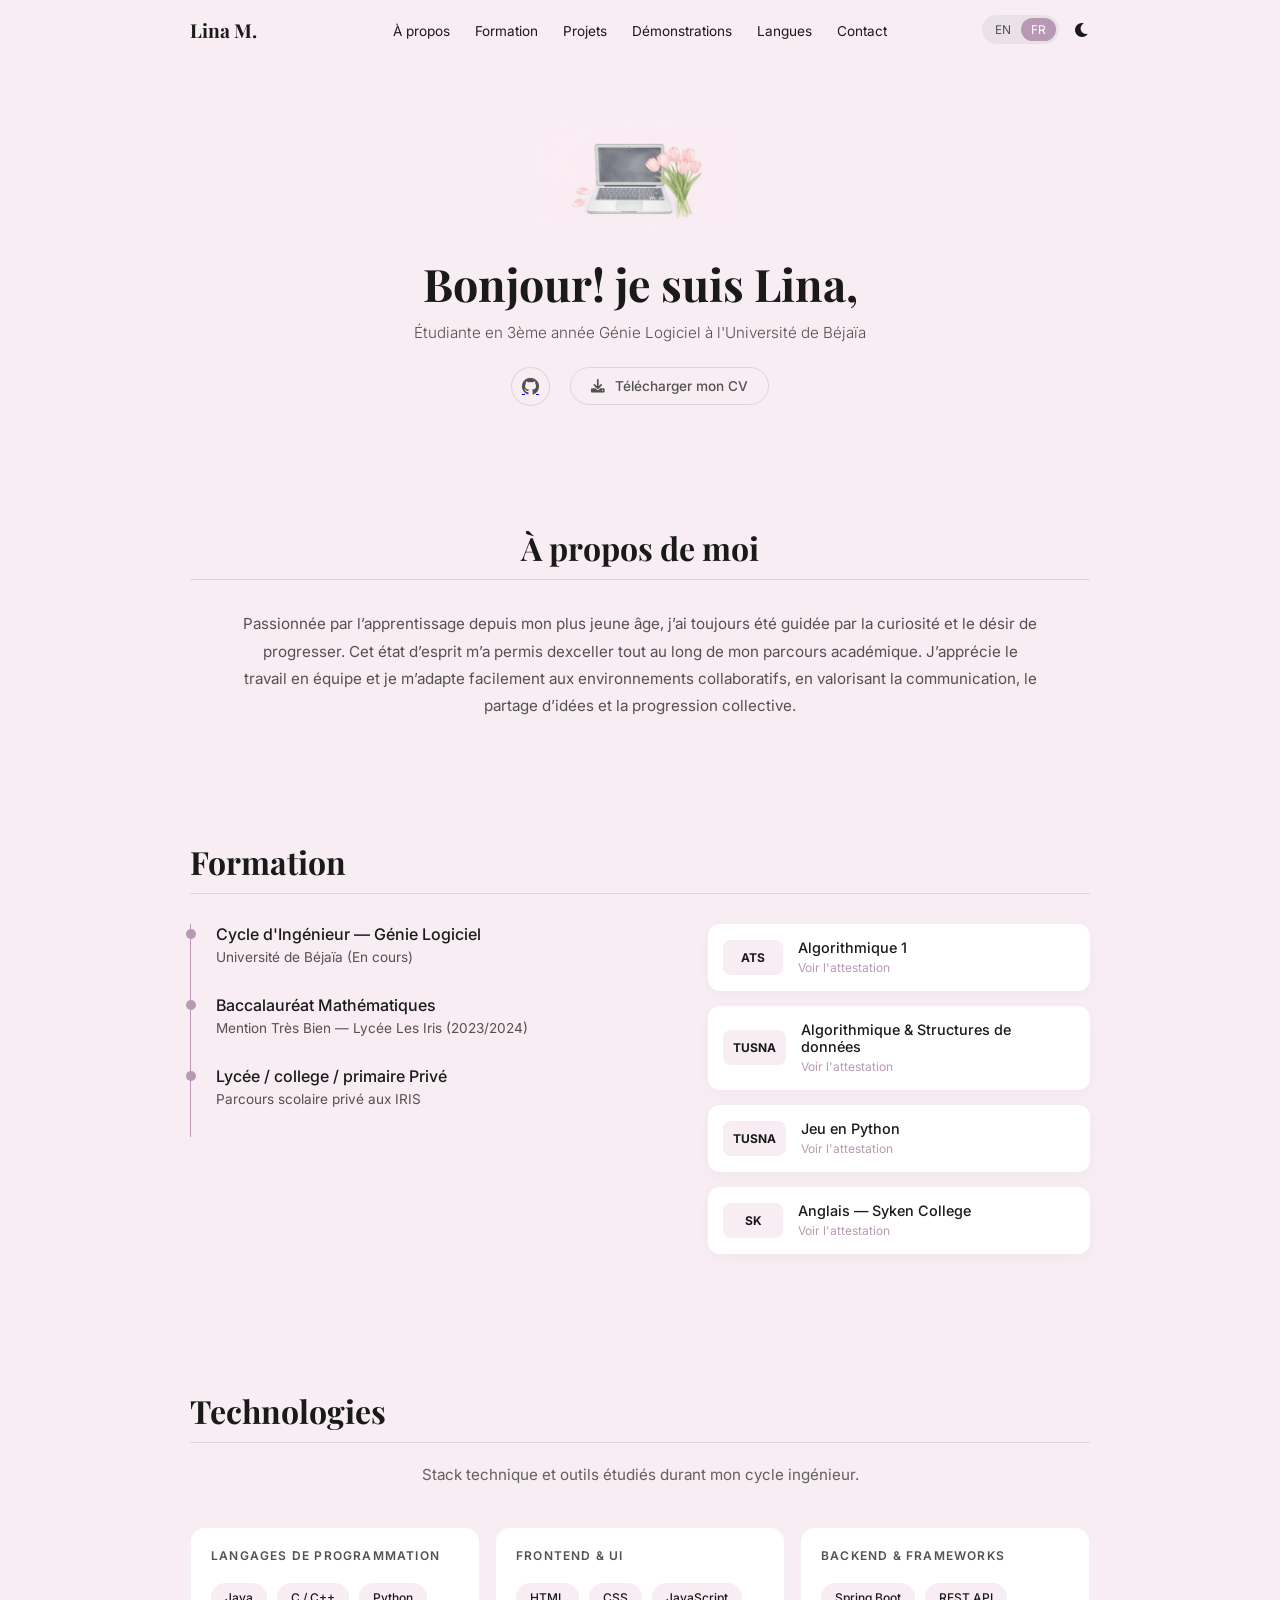
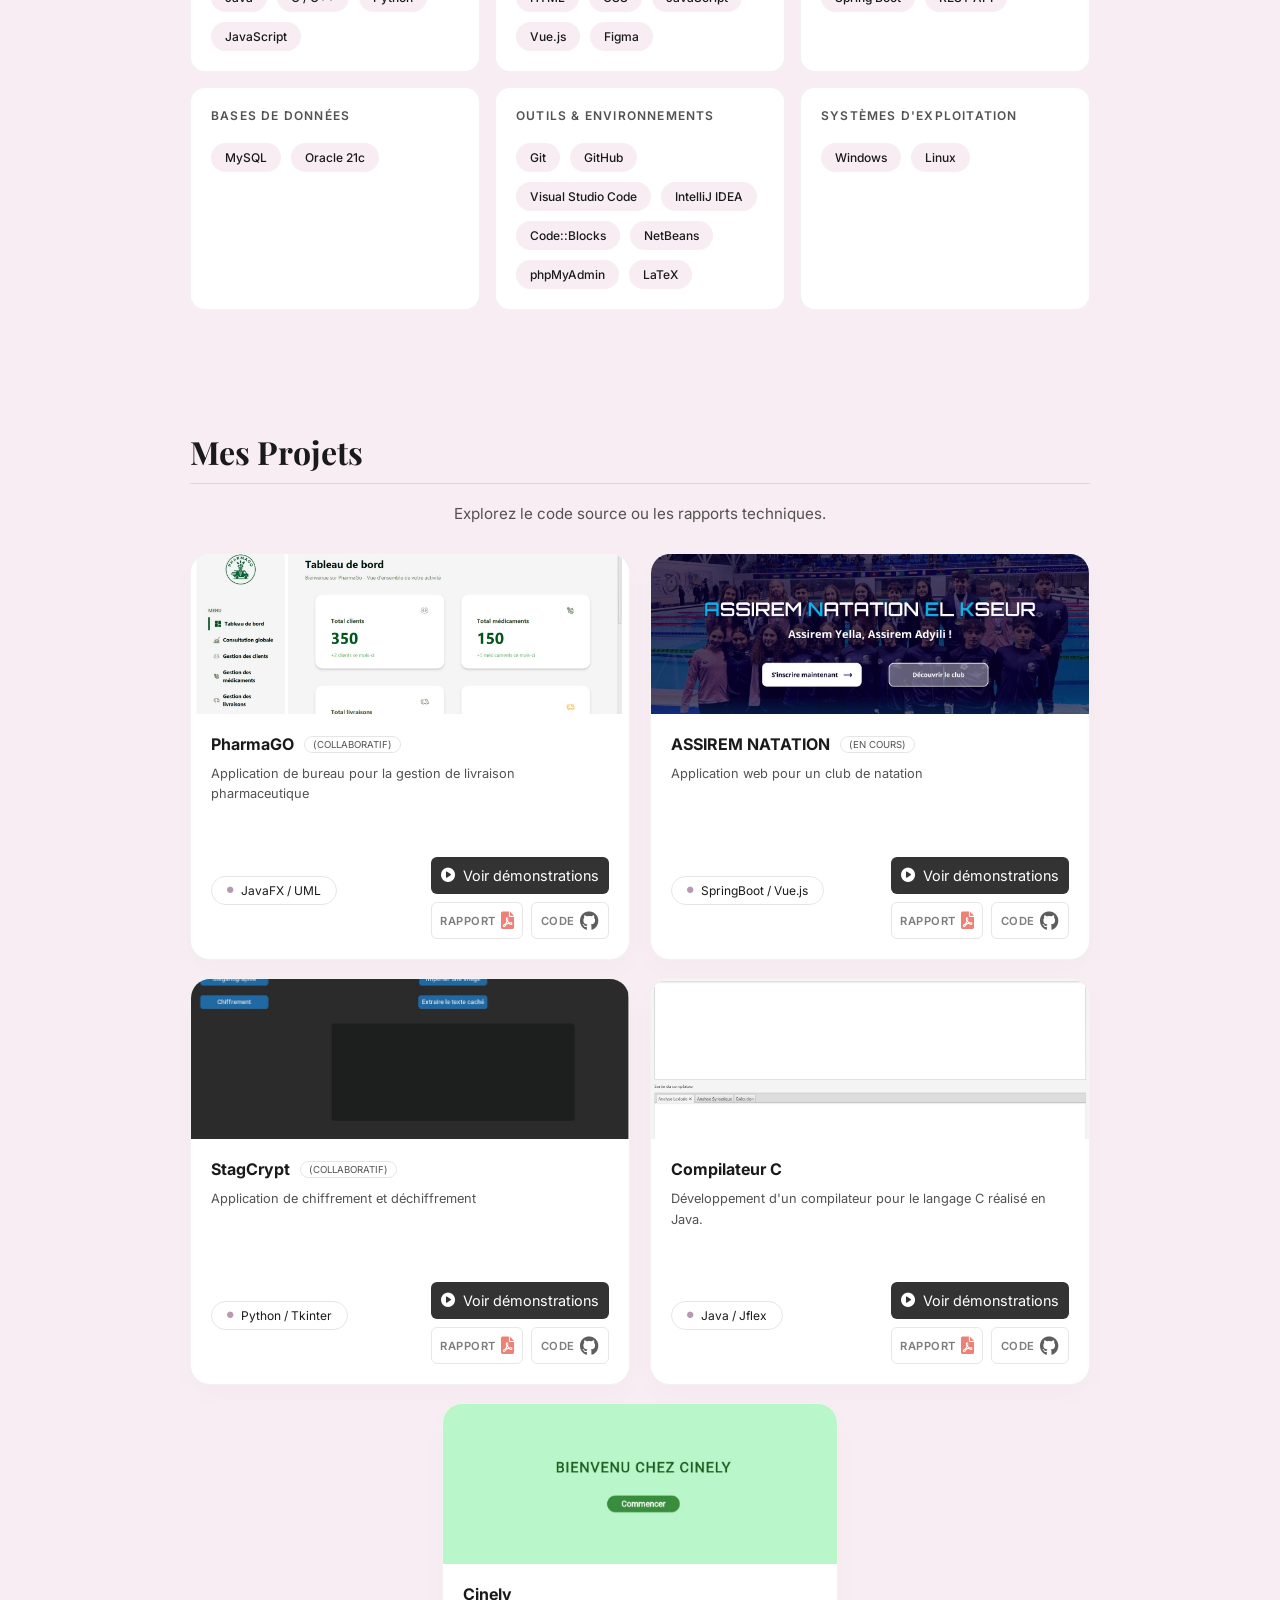
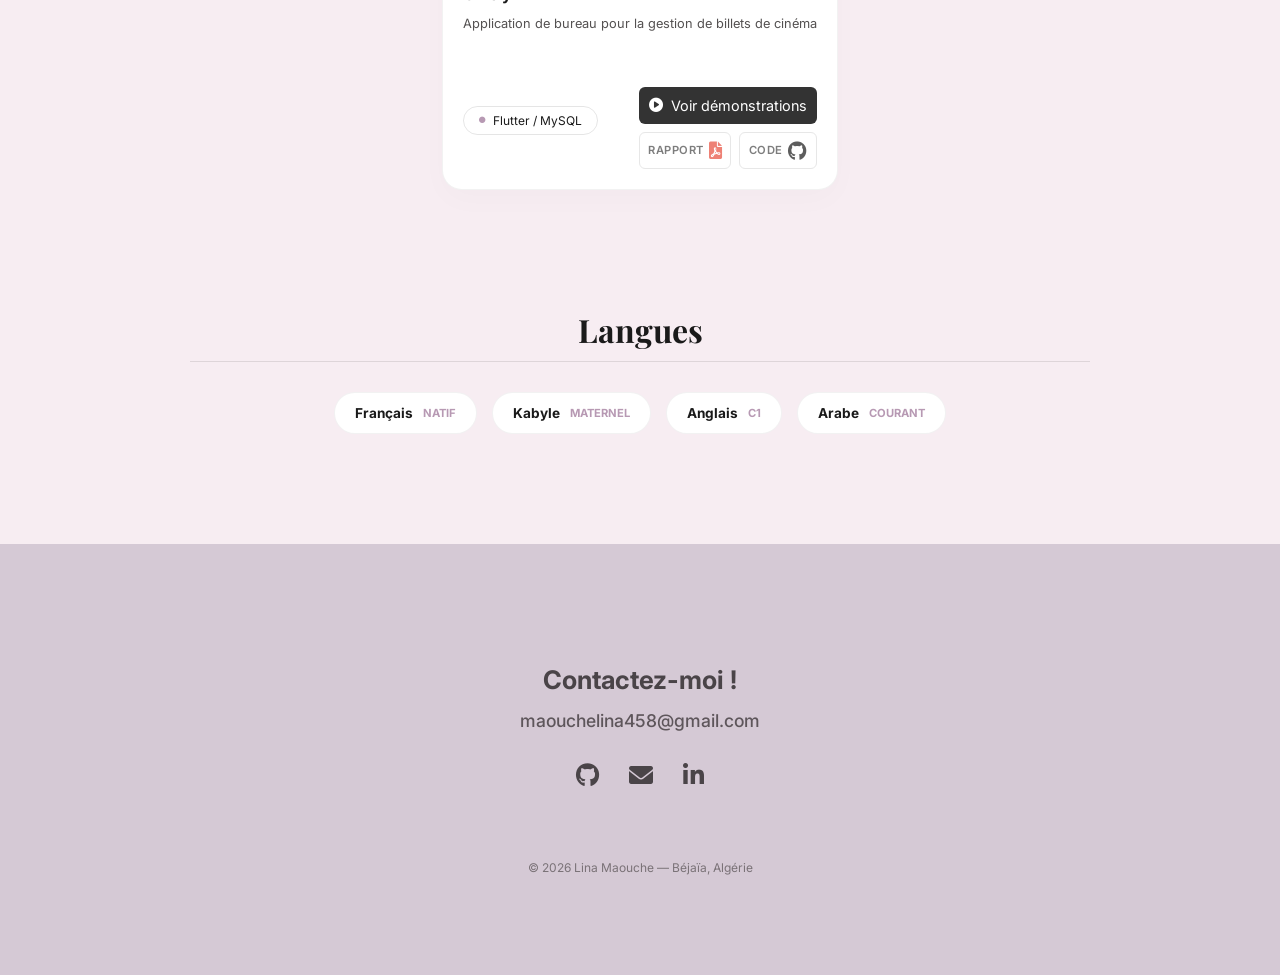
==== index.html @ 4b4d5277 "Modification du footer + navgation" ====
<!DOCTYPE html>
<html lang="fr">
<head>
    <meta charset="UTF-8">
    <meta name="viewport" content="width=device-width, initial-scale=1.0">
    <title>Lina M. — Portfolio</title>
    <link rel="stylesheet" href="style.css">
    <link rel="stylesheet" href="https://cdnjs.cloudflare.com/ajax/libs/font-awesome/6.0.0/css/all.min.css">
    <link href="https://fonts.googleapis.com/css2?family=Playfair+Display:wght@700&family=Inter:wght@300;400;500&display=swap" rel="stylesheet">
    <script src="script.js" defer></script>
</head>
<body>

    <nav>
        <div class="logo">Lina M.</div>
        <ul class="nav-links">
            <li><a href="#about" data-key="nav-about">À propos</a></li>
            <li><a href="#formation" data-key="nav-edu">Parcours & Formations</a></li>
            <li><a href="#projets" data-key="nav-projects">Projets</a></li>
            <li><a href="demo-en-attente.html" data-key="nav-demos">Démonstrations</a></li>
            
            <li><a href="#langues" data-key="nav-languages">Langues</a></li>
            <li><a href="#contact">Contact</a></li>
        </ul>
        <div class="nav-right">
            <div class="lang-switch">
                <span class="lang-btn" id="btn-en">EN</span>
                <span class="lang-btn active" id="btn-fr">FR</span>
            </div>
            <i class="fa-solid fa-moon theme-toggle" id="theme-toggle"></i>
        </div>
    </nav>

    <header class="hero">
        <div class="hero-img">
            <img src="images/tulipesPC.png" alt="Illustration" class="img-light">
            <img src="images/tulipesdark.png" alt="Illustration" class="img-dark">
        </div>
        <h1 data-key="hero-title"> Bonjour, Je suis Lina </h1>
        <p class="subtitle" data-key="hero-sub">Étudiante en 3ème année Génie Logiciel à l'Université de Béjaïa</p>
        <div class="social-icons-hero">
           <a href="https://github.com/linaMCH" target="_blank" class="github-icon-link" title="Github">
            <i class="fa-brands fa-github"></i>
        </a>
        
        <a href="documents/CV - Lina Maouche.pdf" download class="cv-download-btn" target="_blank">
            <i class="fa-solid fa-download"></i>
            <span data-key="download-cv">Télécharger mon CV</span>
        </a>
        </div>
    </header>

    <section id="about" class="container about-section">
    <h2 class="section-title centered" data-key="title-about">À propos de moi</h2>
    <div class="about-text-container">
        <p data-key="desc-about">
           Étudiante en 3ème année en génie logiciel, je m'intéresse particulièrement au développement d'applications et à la conception de systèmes logiciels robustes.

           J’ai travaillé sur plusieurs projets académiques en Java, Spring Boot et Python, où j’ai développé des compétences en conception UML, développement backend et travail en équipe.

        Curieuse et motivée, je cherche à approfondir mes compétences et à contribuer à des projets concrets.
        </p>
    </div>
</section>


    <section id="formation" class="container">
    <h2 class="section-title" data-key="title-edu">Parcours & Formations</h2>
    <div class="formation-grid">
        <div class="timeline">
            <div class="timeline-item">
                <div class="dot"></div>
                <h3 data-key="edu-ing">Cycle d'Ingénieur — Génie Logiciel</h3>
                <p data-key="edu-fac">Université de Béjaïa (En cours)</p>
            </div>
            <div class="timeline-item">
                <div class="dot"></div>
                <h3 data-key="edu-bac">Baccalauréat Mathématiques</h3>
                <p data-key="edu-lycee">Mention Très Bien — Lycée Les Iris (2023/2024)</p>
            </div>
            <div class="timeline-item">
                <div class="dot"></div>
                <h3 data-key="edu-AS">Parcours scolaire privé</h3>
                <p data-key="edu-etudes">"LES IRIS" Programme français et algérien</p>
            </div>
        </div>

        <div class="certs-list">
            <div class="cert-card">
                <span class="cert-icon">ATS</span>
                <div class="cert-info">
                    <h4 data-key="cert-algo1">Algorithmique 1</h4>
                    <a href="images/cert-algo1.jpeg" target="_blank" data-key="view-cert">Voir l'attestation <i class="fa-solid fa-arrow-up-right-from-square"></i></a>
                </div>
            </div>
            
            <div class="cert-card">
                <span class="cert-icon">TUSNA</span>
                <div class="cert-info">
                    <h4 data-key="cert-algo2">Algorithmique & Structures de données</h4>
                    <a href="images/cert-algo2.jpeg" target="_blank" data-key="view-cert">Voir l'attestation <i class="fa-solid fa-arrow-up-right-from-square"></i></a>
                </div>
            </div>
             <div class="cert-card">
                <span class="cert-icon">TUSNA</span>
                <div class="cert-info">
                    <h4 data-key="cert-pyth">Python Dev Game</h4>
                    <a href="images/cert-python.jpeg" target="_blank" data-key="view-cert">Voir l'attestation <i class="fa-solid fa-arrow-up-right-from-square"></i></a>
                </div>
            </div>
            <div class="cert-card">
                <span class="cert-icon">SK</span>
                <div class="cert-info">
                    <h4 data-key="cert-eng">Anglais — Syken College</h4>
                    <a href="images/cert-SK.jpeg" target="_blank" data-key="view-cert">Voir l'attestation <i class="fa-solid fa-arrow-up-right-from-square"></i></a>
                </div>
            </div>
        </div>
    </div>
</section>
<section id="technologies" class="container">
    <h2 class="section-title">Technologies</h2>
    <p class="skills-subtitle" data-key="skills-subtitle">
        Stack technique et outils étudiés durant mon cycle ingénieur pour concevoir des solutions robustes.
    </p>

    <div class="tech-grid">

        <!-- Langages -->
        <div class="tech-card">
            <h4>Langages de programmation</h4>
            <div class="tags-container">
                <span class="tag">Java</span>
                <span class="tag">C / C++</span>
                <span class="tag">Python</span>
                <span class="tag">JavaScript</span>
            </div>
        </div>

        <!-- Frontend -->
        <div class="tech-card">
            <h4>Frontend & UI</h4>
            <div class="tags-container">
                <span class="tag">HTML</span>
                <span class="tag">CSS</span>
                <span class="tag">JavaScript</span>
                <span class="tag">Vue.js</span>
                <span class="tag">Figma</span>
            </div>
        </div>

        <!-- Backend -->
        <div class="tech-card">
            <h4>Backend & Frameworks</h4>
            <div class="tags-container">
                <span class="tag">Spring Boot</span>
                <span class="tag">REST API</span>
            </div>
        </div>

        <!-- Bases de données -->
        <div class="tech-card">
            <h4>Bases de données</h4>
            <div class="tags-container">
                <span class="tag">MySQL</span>
                <span class="tag">Oracle 21c</span>
            </div>
        </div>

        <!-- Outils -->
        <div class="tech-card">
            <h4>Outils & Environnements</h4>
            <div class="tags-container">
                <span class="tag">Git</span>
                <span class="tag">GitHub</span>
                <span class="tag">Visual Studio Code</span>
                <span class="tag">IntelliJ IDEA</span>
                <span class="tag">Code::Blocks</span>
                <span class="tag">NetBeans</span>
                <span class="tag">phpMyAdmin</span>
                <span class="tag">LaTeX</span>
            </div>
        </div>

        <!-- Systèmes -->
        <div class="tech-card">
            <h4>Systèmes d'exploitation</h4>
            <div class="tags-container">
                <span class="tag">Windows</span>
                <span class="tag">Linux</span>
            </div>
        </div>

    </div>
</section>

<section id="projets" class="container">
    <h2 class="section-title" data-key="title-projects">Mes Projets</h2>
    <p class="section-subtitle" data-key="projects-subtitle">
        Explorez mes réalisations à travers des démonstrations vidéo, les rapports techniques ou le code source.
    </p>

    <div class="projects-grid">
        
        <div class="project-card">
            <div class="project-img">
                <img src="images/PHARMAGO.jpeg" alt="Pharmago">
            </div>
            <div class="project-content">
                <h3>PharmaGO <span class="badge" data-key="collab">COLLABORATIF</span></h3>
                <p data-key="desc-pharma">Application de bureau pour la gestion de livraison pharmaceutique.</p>
                
                <div class="project-footer">
                    <span class="tech-tag"><i class="fa-solid fa-circle"></i> JavaFX / UML</span>
                    
                    <div class="project-links">
                        <a href="demo-en-attente.html" class="btn-demo-main">
                            <i class="fa-solid fa-play-circle"></i> <span data-key="view-demo">Voir démonstration</span>
                        </a>
                        
                        <div class="sub-links">
                            <a href="rapports/Rapport_pharmago.pdf" target="_blank" class="repo-link">
                                <span class="repo-text" data-key="view-report">Rapport</span>
                                <i class="fa-solid fa-file-pdf"></i>
                            </a>
                            <a href="https://github.com/ImeneeSh/PharmaGo.git" target="_blank" class="repo-link">
                                <span class="repo-text" data-key="view-code">Code</span>
                                <i class="fa-brands fa-github"></i>
                            </a>
                        </div>
                    </div>
                </div>
            </div>
        </div>

        <div class="project-card">
            <div class="project-img">
                <img src="images/ASSIREM.jpeg" alt="Assirem">
            </div>
            <div class="project-content">
                <h3>ASSIREM NATATION <span class="badge" data-key="ongoing">EN COURS</span></h3>
                <p data-key="desc-assirem">Application web pour un club de natation.</p>
                
                <div class="project-footer">
                    <span class="tech-tag"><i class="fa-solid fa-circle"></i> SpringBoot / Vue.js</span>
                    
                    <div class="project-links">
                        <a href="demo-en-attente.html" class="btn-demo-main">
                            <i class="fa-solid fa-play-circle"></i> <span data-key="view-demo">Voir démonstration</span>
                        </a>
                        <div class="sub-links">
                            <a href="rapports/assirem.pdf" target="_blank" class="repo-link">
                                <span class="repo-text" data-key="view-report">Rapport</span>
                                <i class="fa-solid fa-file-pdf"></i>
                            </a>
                            <a href="https://github.com/linaMCH/AssiremClubNatation.git" target="_blank" class="repo-link">
                                <span class="repo-text" data-key="view-code">Code</span>
                                <i class="fa-brands fa-github"></i>
                            </a>
                        </div>
                    </div>
                </div>
            </div>
        </div>

        <div class="project-card">
            <div class="project-img">
                <img src="images/STEGA.jpeg" alt="StagCrypt">
            </div>
            <div class="project-content">
                <h3>StagCrypt <span class="badge" data-key="collab">COLLABORATIF</span></h3>
                <p data-key="desc-crypt">Application de chiffrement et déchiffrement.</p>
                
                <div class="project-footer">
                    <span class="tech-tag"><i class="fa-solid fa-circle"></i> Python / Tkinter</span>
                    
                    <div class="project-links">
                        <a href="demo-en-attente.html" class="btn-demo-main">
                            <i class="fa-solid fa-play-circle"></i> <span data-key="view-demo">Voir démonstration</span>
                        </a>
                        <div class="sub-links">
                            <a href="attente.html" class="repo-link">
                                <span class="repo-text" data-key="view-report">Rapport</span>
                                <i class="fa-solid fa-file-pdf"></i>
                            </a>
                            <a href="https://github.com/ImeneeSh/StegaCrypt.git" target="_blank" class="repo-link">
                                <span class="repo-text" data-key="view-code">Code</span>
                                <i class="fa-brands fa-github"></i>
                            </a>
                        </div>
                    </div>
                </div>
            </div>
        </div>

        <div class="project-card">
            <div class="project-img">
                <img src="images/Compilateur.jpeg" alt="Compilateur C">
            </div>
            <div class="project-content">
                <h3>Compilateur C</h3>
                <p data-key="desc-compiler">Développement d'un compilateur pour le langage C réalisé en Java.</p>
                
                <div class="project-footer">
                    <span class="tech-tag"><i class="fa-solid fa-circle"></i> Java / Jflex</span>
                    
                    <div class="project-links">
                        <a href="demo-en-attente.html" class="btn-demo-main">
                            <i class="fa-solid fa-play-circle"></i> <span data-key="view-demo">Voir démonstration</span>
                        </a>
                        <div class="sub-links">
                            <a href="attente.html" class="repo-link">
                                <span class="repo-text" data-key="view-report">Rapport</span>
                                <i class="fa-solid fa-file-pdf"></i>
                            </a>
                            <a href="https://github.com/linaMCH/Compilateur-C.git" target="_blank" class="repo-link">
                                <span class="repo-text" data-key="view-code">Code</span>
                                <i class="fa-brands fa-github"></i>
                            </a>
                        </div>
                    </div>
                </div>
            </div>
        </div>

        <div class="project-card">
            <div class="project-img">
                <img src="images/cinely.jpeg" alt="Cinely">
            </div>
            <div class="project-content">
                <h3>Cinely</h3>
                <p data-key="desc-cinely">Application de bureau pour la gestion de billets de cinéma.</p>
                
                <div class="project-footer">
                    <span class="tech-tag"><i class="fa-solid fa-circle"></i> Flutter / MySQL</span>
                    
                    <div class="project-links">
                        <a href="demo-en-attente.html" class="btn-demo-main">
                            <i class="fa-solid fa-play-circle"></i> <span data-key="view-demo">Voir démonstration</span>
                        </a>
                        <div class="sub-links">
                            <a href="rapports/rapport_cinely.pdf" target="_blank" class="repo-link">
                                <span class="repo-text" data-key="view-report">Rapport</span>
                                <i class="fa-solid fa-file-pdf"></i>
                            </a>
                            <a href="maintenance.html" class="repo-link">
                                <span class="repo-text" data-key="view-code">Code</span>
                                <i class="fa-brands fa-github"></i>
                            </a>
                        </div>
                    </div>
                </div>
            </div>
        </div>

    </div>
</section>



<section id="languages" class="container">
    <h2 class="section-title centered" data-key="title-lang">Langues</h2>
    <div class="languages-flex">
        <div class="lang-card"><strong>Français</strong> <span class="lang-level">Natif</span></div>
        <div class="lang-card"><strong>Kabyle</strong> <span class="lang-level">Maternel</span></div>
        <div class="lang-card"><strong>Anglais</strong> <span class="lang-level">C1</span></div>
        <div class="lang-card"><strong>Arabe</strong> <span class="lang-level">Courant</span></div>
    </div>
</section>
<footer id="contact" class="footer">
    <div class="container"> 
        <div class="footer-content">
            <h2 data-key="contact-title">Contactez-moi !</h2>
            
            <p class="footer-email">maouchelina458@gmail.com</p> 
            
            <div class="social-links-footer">
                <a href="https://github.com/linaMCH" target="_blank" title="Github">
                    <i class="fa-brands fa-github"></i>
                </a>

                <a href="javascript:void(0)" id="copy-email" title="Copier l'email">
                    <i class="fa-solid fa-envelope"></i>
                     <span id="copy-status" style="display:none;">Copié !</span>
                </a>

                <a href="https://www.linkedin.com/in/lina-maouche-774510334/" target="_blank" title="LinkedIn">
                    <i class="fa-brands fa-linkedin-in"></i>
                </a>
            </div> 

            <p class="copyright" data-key="copyright">© 2026 Lina Maouche — Bejaia, Algeria</p>
        </div> 
    </div> 
</footer>


</body>
</html>
---- style.css ----
/* NAVIGATION FLUIDE */

html {
  scroll-behavior: smooth;
}

* {
  margin: 0;
}

.reveal {
    opacity: 0;
    transform: translateY(30px);
    transition: all 0.8s ease-out;
}

.reveal.active {
    opacity: 1;
    transform: translateY(0);
}
/* --- VARIABLES --- */
:root {
    --bg-color: #f7edf2;
    --text-main: #1a1a1a;
    --text-muted: #545151;
    --accent-color: #b799b3; 
    --font-size-nav: 0.85rem;
    --font-size-sub: 0.95rem;
    --card-bg: #ffffff;
}

body.dark-mode {
    --bg-color:#121212;
    --text-main: #ffffff;
    --text-muted: #9b9b9b;
    --accent-color: #c7bfde;
    --card-bg: #1a1a1a;
}

/* --- BASE --- */
body {
    background-color: var(--bg-color);
    color: var(--text-main);
    font-family: 'Inter', sans-serif;
    transition: all 0.3s ease;
    margin: 0;
}

/* --- STRUCTURE (ESPACEMENT) --- */
.container {
    max-width: 900px;
    margin: 0 auto;
    padding: 60px 8%; 
}



/* --- NAVIGATION --- */
nav {
    display: flex;
    justify-content: space-between;
    align-items: center;
    max-width: 900px;
    margin: 0 auto;
    padding: 15px 8%;
}

.logo {
    font-family: 'Playfair Display', serif;
    font-size: 1.2rem;
    font-weight: bold;
}

.nav-links {
    display: flex;
    gap: 25px;
    list-style: none;
}

.nav-links a {
    text-decoration: none;
    color: var(--text-main);
    font-size: var(--font-size-nav);
}

.nav-right {
    display: flex;
    align-items: center;
    gap: 15px;
}

/* --- BOUTONS LANGUES & THEME --- */
.lang-switch {
    background: rgba(0,0,0,0.05);
    padding: 3px;
    border-radius: 20px;
    font-size: 0.75rem;
    display: inline-flex;
}

body.dark-mode .lang-switch { background: rgba(255,255,255,0.1); }

.lang-btn {
    padding: 4px 10px;
    border-radius: 15px;
    cursor: pointer;
    color: var(--text-muted);
    transition: all 0.2s ease;
}

.lang-btn.active {
    background-color: var(--accent-color);
    color: white;
}

.theme-toggle {
    cursor: pointer;
    font-size: 1rem;
}

/* --- HERO SECTION --- */
.hero { 
    text-align: center; 
    padding: 60px 20px; 
    max-width: 1100px;
    margin: 0 auto;
}

.hero-img .img-light { display: block; margin: 0 auto; max-width: 280px; }
.hero-img .img-dark { display: none; }

body.dark-mode .hero-img .img-light { display: none; }
body.dark-mode .hero-img .img-dark { display: block; margin: 0 auto; max-width: 280px; }

.hero h1 {
    font-family: 'Playfair Display', serif;
    font-size: 2.8rem;
    margin: 20px 0 10px;
}

.subtitle {
    font-size: var(--font-size-sub);
    color: var(--text-muted);
    font-weight: 300;
}

.social-icons-hero {
    display: flex;
    justify-content: center;
    align-items: center; 
    gap: 20px;
    margin-top: 25px;
}

.social-icons-hero .github-icon-link i {
    font-size: 1.1rem;
    padding: 10px;
    border: 1px solid rgba(0,0,0,0.1);
    border-radius: 50%;
    color: var(--text-muted);
    display: flex; 
}



body.dark-mode .social-icons-hero i { border-color: rgba(255,255,255,0.1); }

/* --- SECTIONS TITLES --- */
.section-title {
    font-family: 'Playfair Display', serif;
    font-size: 2rem;
    border-bottom: 1px solid rgba(0,0,0,0.1);
    padding-bottom: 10px;
    margin-bottom: 30px;
}

body.dark-mode .section-title { border-bottom-color: rgba(255,255,255,0.1); }

.cv-download-btn {
    display: flex;
    align-items: center;
    gap: 10px; 
    padding: 10px 20px;
    background-color: transparent;
    border: 1px solid rgba(0,0,0,0.1); 
    border-radius: 20px; 
    color: var(--text-muted);
    text-decoration: none;
    font-size: 0.85rem;
    font-weight: 500;
    transition: all 0.2s ease;
}

body.dark-mode .cv-download-btn {
    border-color: rgba(255,255,255,0.1);
}

.social-icons-hero a:hover i,
.social-icons-hero .cv-download-btn:hover {
    color: var(--text-main);
    border-color: rgba(0,0,0,0.2);
    transform: translateY(-2px); 
}

body.dark-mode .social-icons-hero a:hover i,
body.dark-mode .social-icons-hero .cv-download-btn:hover {
    border-color: rgba(255,255,255,0.2);
}

/* --- FORMATION --- */
.formation-grid {
    display: grid;
    grid-template-columns: 1.2fr 1fr;
    gap: 60px;
    margin-top: 30px;
}

.timeline-item {
    position: relative;
    padding-left: 25px;
    border-left: 1px solid var(--accent-color);
    padding-bottom: 30px;
}

.timeline-item .dot {
    position: absolute;
    left: -5.5px;
    top: 5px;
    width: 10px;
    height: 10px;
    background-color: var(--accent-color);
    border-radius: 50%;
}

.timeline-item h3 { font-size: 1rem; margin: 0; font-weight: 500; }
.timeline-item p { font-size: 0.85rem; color: var(--text-muted); margin: 5px 0 0; }

.cert-card {
    background: var(--card-bg);
    padding: 15px;
    border-radius: 12px;
    display: flex;
    align-items: center;
    gap: 15px;
    margin-bottom: 15px;
    box-shadow: 0 4px 15px rgba(0,0,0,0.03);
}

body.dark-mode .cert-card { box-shadow: none; border: 1px solid rgba(255,255,255,0.05); }

.cert-icon {
    background: var(--bg-color);
    padding: 10px;
    border-radius: 8px;
    font-weight: bold;
    font-size: 0.75rem;
    min-width: 40px;
    text-align: center;
}

.cert-info h4 { font-size: 0.9rem; margin: 0; font-weight: 500; }
.cert-info a { font-size: 0.75rem; color: var(--accent-color); text-decoration: none; }

/* --- TECHNOLOGIES --- */
.tech-grid {
    display: grid;
    grid-template-columns: repeat(3, 1fr);
    gap: 20px;
}

.tech-card {
    background: var(--card-bg);
    padding: 25px;
    border-radius: 15px;
    border: 1px solid rgba(0,0,0,0.05);
}

body.dark-mode .tech-card { border-color: rgba(255,255,255,0.05); }

.tech-card h4 {
    font-size: 0.75rem;
    text-transform: uppercase;
    letter-spacing: 1px;
    color: var(--text-muted);
    margin-bottom: 20px;
}

.tags-container {
    display: flex;
    flex-wrap: wrap;
    gap: 10px;
}

.tag {
    background: var(--bg-color);
    padding: 6px 15px;
    border-radius: 20px;
    font-size: 0.8rem;
    font-weight: 500;
}

.cert-info a {
    font-size: 0.75rem;
    color: var(--accent-color);
    text-decoration: none;
    display: inline-flex;
    align-items: center;
    gap: 5px;
    transition: opacity 0.2s;
}

.cert-info a:hover {
    text-decoration: underline;
    opacity: 0.8;
}

.cert-info a i {
    font-size: 0.65rem; /* Icône de sortie légèrement plus petite */
}
/* --- TECHNOLOGIES --- */
.tech-grid {
    display: grid;
    grid-template-columns: repeat(3, 1fr); /* 3 colonnes égales */
    gap: 15px;
}

.tech-card {
    background: var(--card-bg);
    padding: 20px;
    border-radius: 15px;
    border: 1px solid rgba(0,0,0,0.05);
    transition: transform 0.3s ease;
}

body.dark-mode .tech-card {
    border-color: rgba(255,255,255,0.05);
}

.tech-card:hover {
    transform: translateY(-5px); /* Petit effet au survol */
}

.tech-card h4 {
    font-size: 0.75rem;
    text-transform: uppercase;
    letter-spacing: 1.2px;
    color: var(--text-muted);
    margin-bottom: 20px;
    font-weight: 600;
}

.tags-container {
    display: flex;
    flex-wrap: wrap;
    gap: 10px;
}

.tag {
    background: var(--bg-color); /* Utilise le rose pâle ou noir selon le mode */
    color: var(--text-main);
    padding: 7px 14px;
    border-radius: 20px;
    font-size: 0.75rem;
    font-weight: 500;
    transition: background 0.3s ease;
}

body.dark-mode .tag {
    background: rgba(255,255,255,0.1);
}

.skills-subtitle {
    text-align: center;
    max-width: 700px;
    margin: -10px auto 40px; /* Aligné avec le titre */
    font-size: 0.95rem;
    color: var(--text-muted); /* Un ton proche de ton mauve #D4C9D0 mais plus lisible */
    line-height: 1.6;
    opacity: 0.9;
}
/* --- PROJECTS SECTION --- */
.projects-grid {
    display: grid;
    grid-template-columns: repeat(2, 1fr); /* 2 colonnes */
    gap: 20px;
}
.section-subtitle {
    text-align: center;
    color: var(--text-muted); 
    font-size: 0.95rem;
    margin-bottom: 30px; /* Espace avant que la grille ne commence */
    margin-top: -10px;    /* Rapproche un peu le texte du titre principal */
}

.project-card {
    background: var(--card-bg);
    border-radius: 20px;
    overflow: hidden;
    border: 1px solid rgba(0,0,0,0.05);
    box-shadow: 0 10px 30px rgba(0,0,0,0.02);
    transition: transform 0.3s ease;
    
    /* AJOUT : Permet à la carte de gérer ses enfants verticalement */
    display: flex;
    flex-direction: column;
    height: 100%; 
}

body.dark-mode .project-card { border-color: rgba(255,255,255,0.05); }

.project-card:hover { transform: translateY(-10px); }

.project-img {
    height: 160px;
    background: #f0f0f0; /* Couleur d'attente si pas d'image */
    overflow: hidden;
}

.project-img img {
    width: 100%;
    height: 100%;
    object-fit: cover;
}

.project-content { 
    padding: 20px; 
    /* AJOUT : Ce bloc va prendre tout l'espace disponible au milieu */
    display: flex;
    flex-direction: column;
    flex-grow: 1; 
}

.project-content h3 {
    font-size: 1rem;
    margin: 0 0 10px 0;
    display: flex;
    align-items: center;
    gap: 10px;
}

.badge {
    font-size: 0.6rem;
    padding: 2px 8px;
    border-radius: 10px;
    border: 1px solid rgba(0,0,0,0.1);
    color: var(--text-muted);
    font-weight: 400;
}

.project-content p {
    font-size: 0.8rem;
    color: var(--text-muted);
    line-height: 1.6;
    margin-bottom: 20px;
}

.tech-tag {
    font-size: 0.75rem;
    padding: 6px 15px;
    border-radius: 20px;
    border: 1px solid rgba(0,0,0,0.1);
    display: inline-flex;
    align-items: center;
    gap: 8px;
}

.project-card:last-child:nth-child(odd) {
    grid-column: 1 / span 2;
    max-width: 430px; 
    margin: 0 auto;
}

body.dark-mode .tech-tag { border-color: rgba(255,255,255,0.1); }

/* --- PROJECT FOOTER & LINKS --- */
.project-footer {
    display: flex;
    justify-content: space-between;
    align-items: center;
    
    /* MODIFICATION : "auto" pousse ce bloc tout en bas de la carte */
    margin-top: auto; 
    padding-top: 15px; /* Un peu d'air au-dessus du badge */
}

.project-links {
    display: flex;
    flex-direction: column;
    gap: 8px;
    margin-top: 15px;
}
.btn-demo-main {
    display: flex;
    justify-content: center;
    align-items: center;
    gap: 8px;
    background-color: #333; /* Couleur sombre moderne */
    color: #fff;
    padding: 10px;
    border-radius: 6px;
    text-decoration: none;
    font-size: 0.9rem;
    transition: 0.3s;
}

.sub-links {
    display: flex;
    gap: 8px;
}
.sub-links .repo-link {
    flex: 1;
    display: flex;
    justify-content: center;
    align-items: center;
    gap: 5px;
    padding: 8px;
    border: 1px solid #ddd;
    border-radius: 6px;
    text-decoration: none;
    font-size: 0.85rem;
    color: inherit;
}

.btn-demo:hover {
    background-color: var(--accent-color);
    color: #fff;
    transform: translateY(-2px);
}
.repo-link i.fa-file-pdf {
    color: #e74c3c; /* Un petit rouge discret pour rappeler le PDF */
    font-size: 1.1rem;
}

.repo-link {
    color: var(--text-main);
    font-size: 1.2rem;
    transition: color 0.2s, transform 0.2s;
    opacity: 0.7;
}

.repo-link:hover {
    color: var(--accent-color);
    transform: scale(1.1);
    opacity: 1;
}

/* On ajuste la tech-tag pour qu'elle ne prenne pas toute la largeur */
.tech-tag {
    display: inline-flex;
    align-items: center;
    /* ... reste de ton code précédent ... */
}

.repo-link {
    display: flex;
    align-items: center;
    gap: 8px; /* Espace entre le texte et l'icône */
    text-decoration: none;
    color: var(--text-main);
    font-weight: 500;
    transition: all 0.3s ease;
}

.repo-text {
    font-size: 0.7rem;
    font-weight: 600;
    text-transform: uppercase;
    letter-spacing: 0.5px;
    opacity: 0.8;
}

.repo-link i {
    font-size: 1.2rem;
}

.repo-link:hover {
    color: var(--accent-color);
    transform: translateX(3px); /* Petit décalage vers la droite au survol */
}

.repo-link:hover .repo-text {
    opacity: 1;
}

/* --- ABOUT ME --- */
.centered { text-align: center; margin-bottom: 30px; }

.about-text-container {
    max-width: 800px;
    margin: 0 auto;
    line-height: 1.8;
    text-align: center;
    color: var(--text-muted);
    font-size: 0.95rem;
}

/* --- HOBBIES & LANGUES --- */
.hobbies-grid, .languages-flex {
    display: flex;
    justify-content: center;
    flex-wrap: wrap;
    gap: 15px;
    margin-top: 20px;
}

.hobby-item, .lang-card {
    background: var(--card-bg);
    padding: 12px 20px;
    border-radius: 30px;
    border: 1px solid rgba(0,0,0,0.05);
    font-size: 0.85rem;
    display: flex;
    align-items: center;
    gap: 10px;
}

body.dark-mode .hobby-item, 
body.dark-mode .lang-card { border-color: rgba(255,255,255,0.05); }

.lang-level {
    font-size: 0.7rem;
    color: var(--accent-color);
    text-transform: uppercase;
    font-weight: bold;
}
/* --- FOOTER --- */
.footer {
    background-color: #d5c9d5; 
    padding-top: 60px;
    padding-bottom: 40px;
    text-align: center;
    width: 100%; 
    margin-top: 50px;
}

.footer-divider {
    border: 0;
    border-top: 1px solid rgba(0,0,0,0.05);
    margin-bottom: 50px;
}

body.dark-mode .footer-divider { border-color: rgba(255,255,255,0.05); }

.footer-content h2 {
    font-size: 1.6rem;
    color: #4A4448; 
    margin-bottom: 15px;
}

.footer-email {
    font-size: 1.1rem;
    color: #5E565B; 
    margin-bottom: 30px;
    font-weight: 500;
}

.footer-content {
    display: flex;
    flex-direction: column;
    align-items: center;
    text-align: center;
}

.social-links-footer {
    display: flex;
    justify-content: center; 
    align-items: center;     
    gap: 30px;             
    margin-bottom: 40px;
    width: 100%;             
}

.social-links-footer a {
    font-size: 1.5rem;
    color: #4A4448; 
    transition: all 0.3s ease;
}

.social-links-footer a:hover {
    color: #FFFFFF; 
    transform: translateY(-3px);
}

.copyright {
    margin-top: 30px;
    font-size: 0.75rem;
    color: #7A7277;
}
.footer .container {
    max-width: 100%; 
    display: flex;
    justify-content: center;
}


.tech-tag i { font-size: 0.4rem; color: var(--accent-color); }
@media (max-width: 768px) {
    .tech-grid { grid-template-columns: 1fr; }}


    
/* --- RESPONSIVITÉ UNIFORME (iPad & Mobile) --- */

/* 1. Point de rupture pour Tablettes (iPad Mini, iPad Air, etc.) */
@media (max-width: 1024px) {
    .projects-grid {
        display: grid !important;
        grid-template-columns: 1fr !important; /* Force une seule colonne pour éviter le rétrécissement */
        gap: 25px !important;
        width: 100% !important;
    }

    .project-card {
        width: 100% !important;
        max-width: 550px !important; /* Largeur identique pour TOUTES les cartes */
        margin: 0 auto !important;   /* Centre les cartes horizontalement */
        display: flex;
        flex-direction: column;
        height: 100%;
    }

    /* Neutralise la règle spécifique à la dernière carte impaire */
    .project-card:last-child:nth-child(odd) {
        max-width: 550px !important;
        grid-column: auto !important;
        margin: 0 auto !important;
    }
}

/* 2. Point de rupture pour Mobiles (Smartphones) */
@media (max-width: 768px) {
    .container, nav, .hero {
        width: 100% !important;
        padding: 30px 5% !important;
        box-sizing: border-box;
    }

    .formation-grid, 
    .tech-grid {
        grid-template-columns: 1fr !important; 
        gap: 20px !important;
    }

    .project-card {
        max-width: 100% !important; /* Prend toute la largeur sur petit écran */
    }

    nav {
        flex-direction: column;
        gap: 15px;
    }
    
    .nav-links {
        padding: 0;
        justify-content: center;
        flex-wrap: wrap; 
        gap: 15px;
    }

    .hero h1 {
        font-size: 1.8rem !important;
    }

    .hero-img .img-light, 
    .hero-img .img-dark {
        max-width: 100% !important;
        height: auto;
    }
}
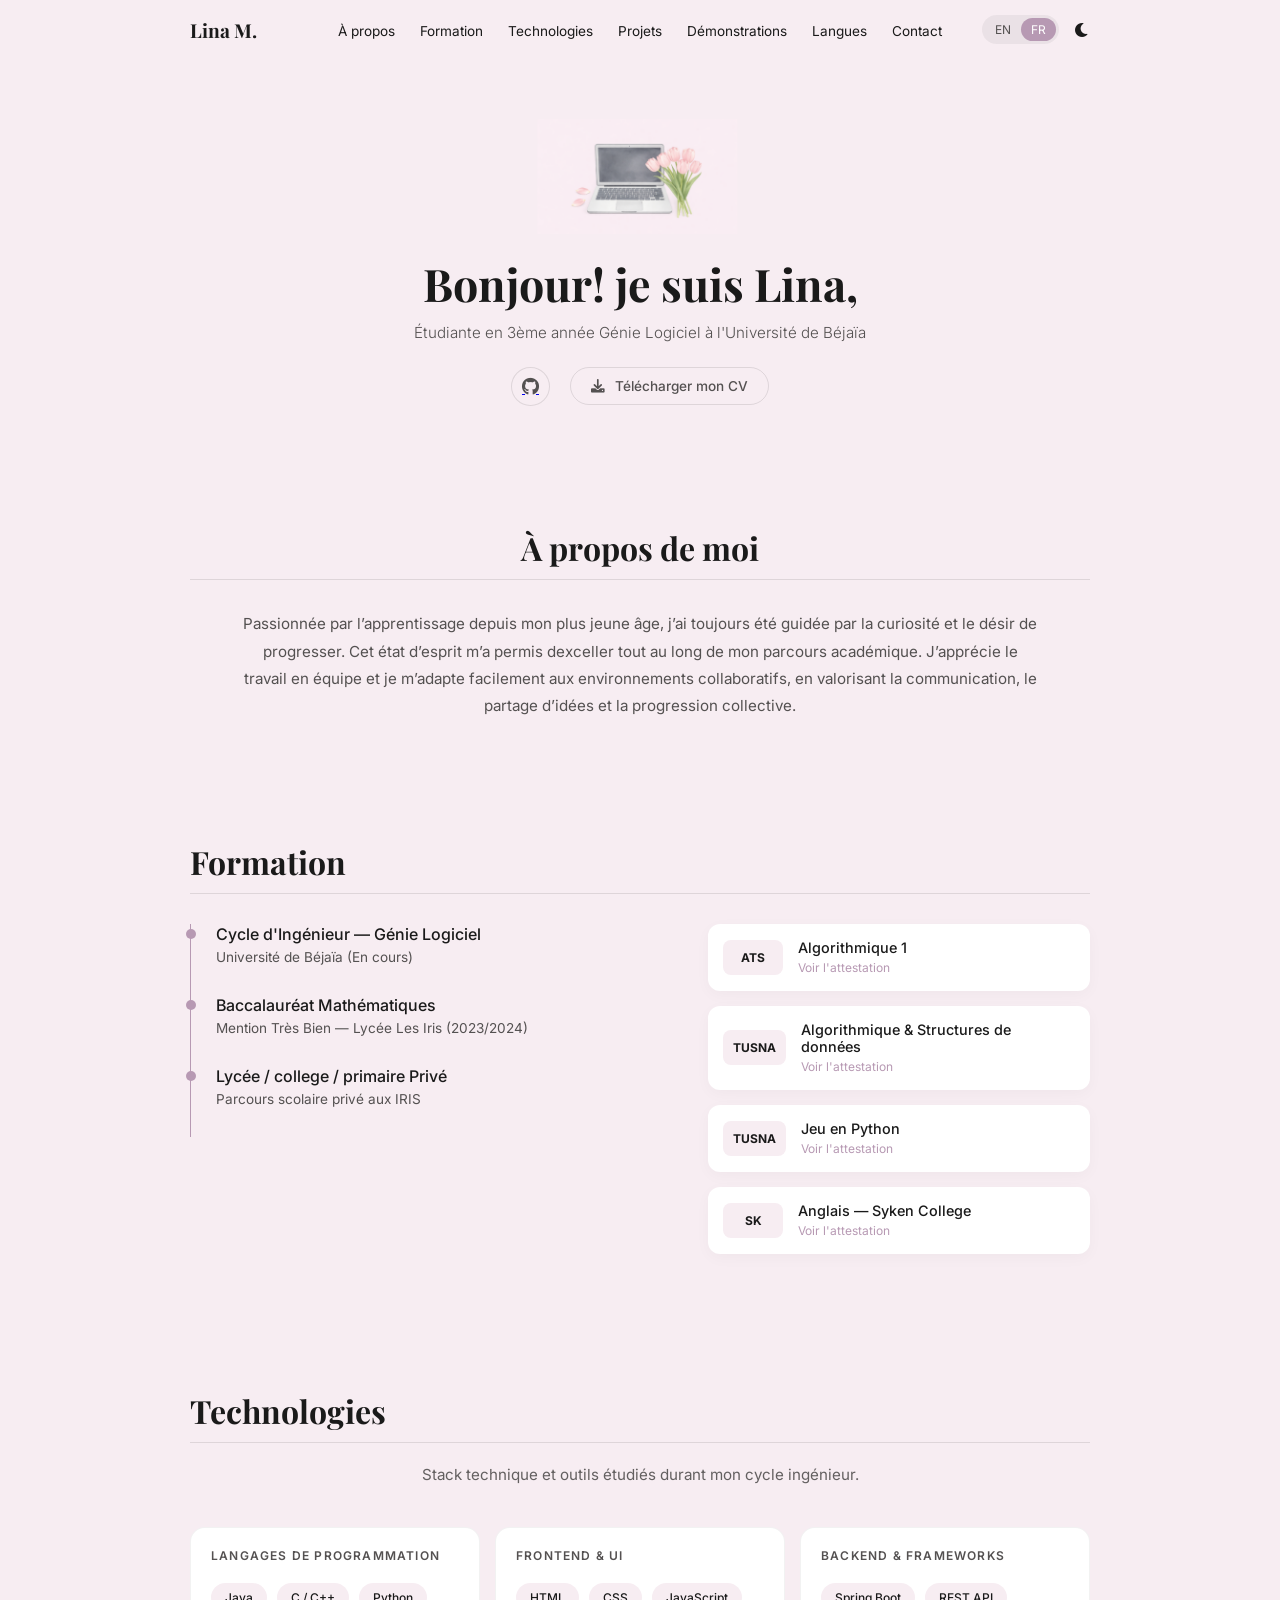
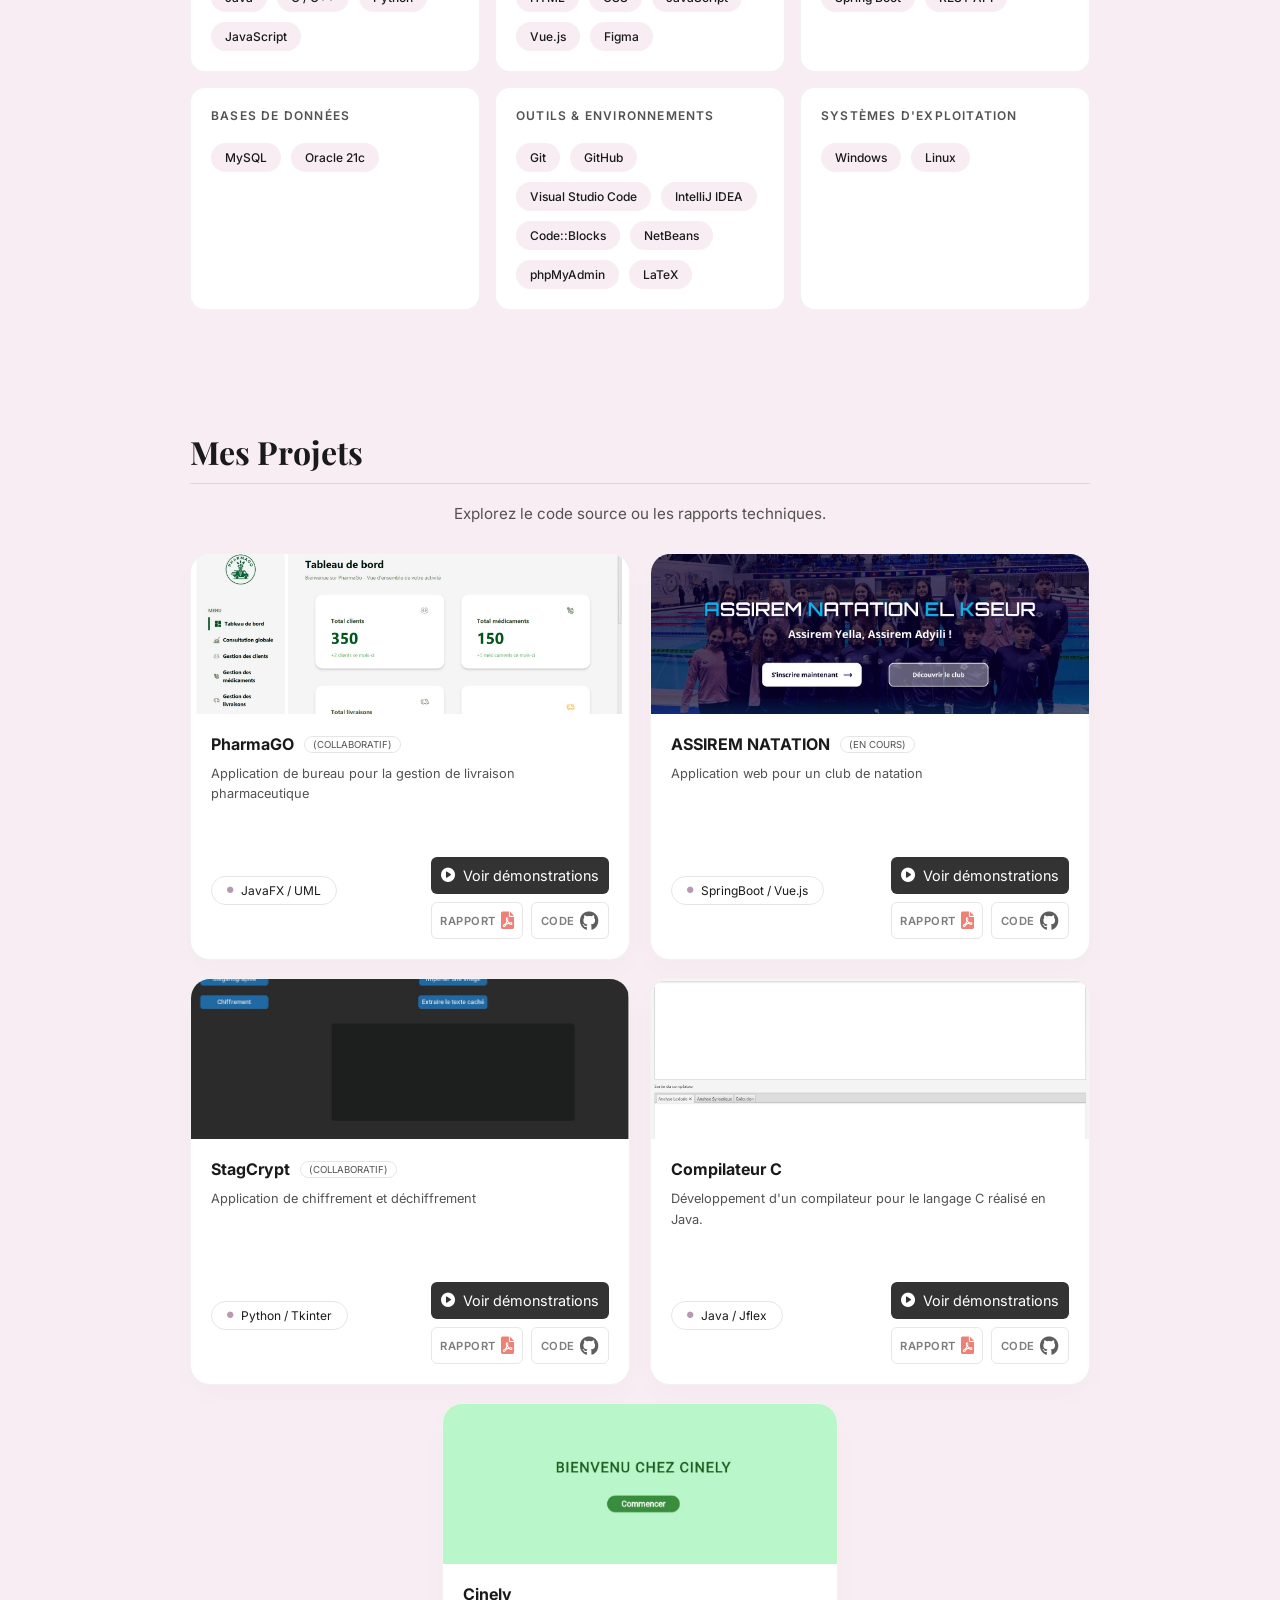
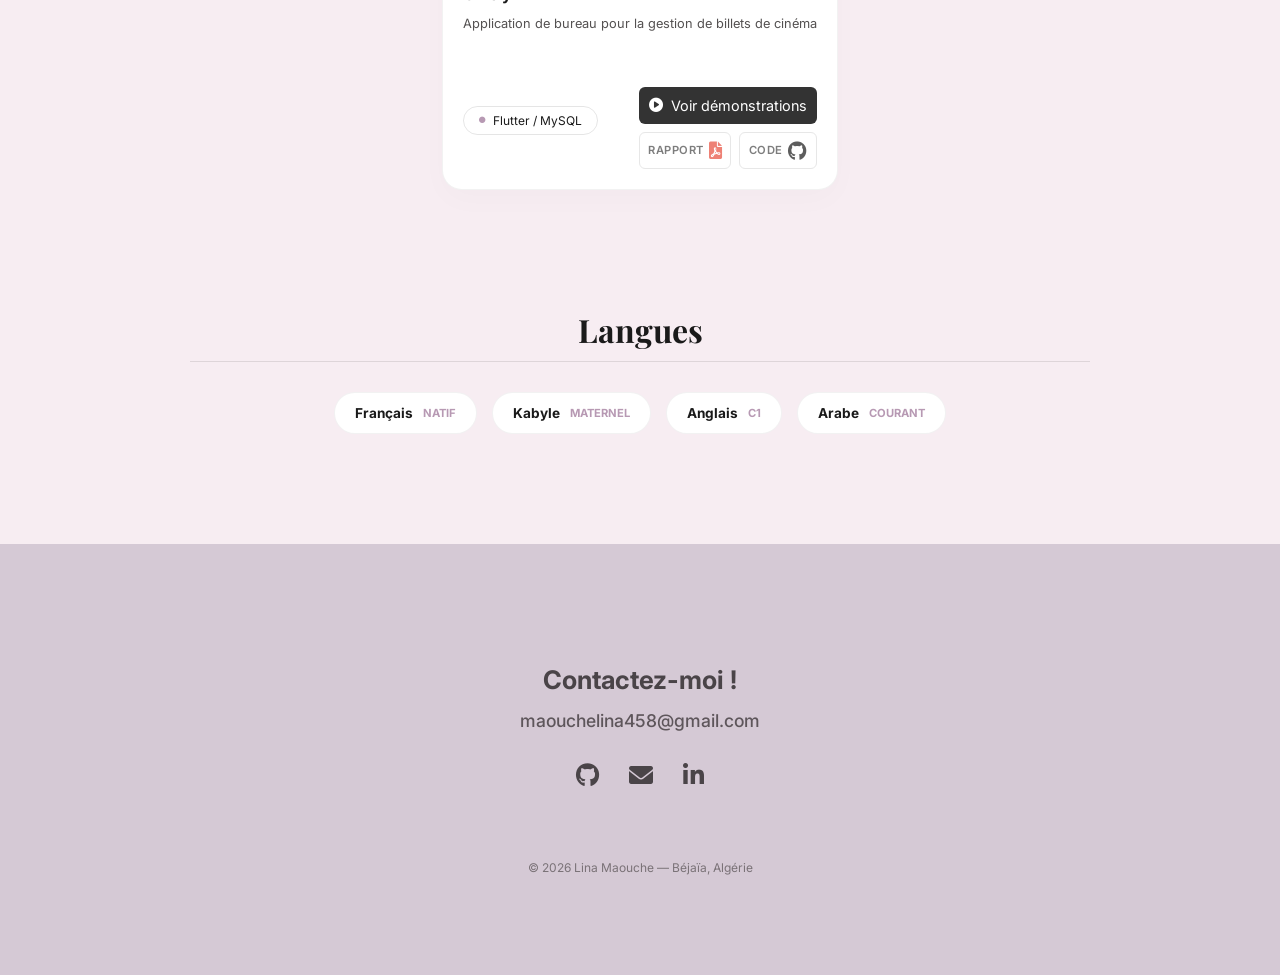
==== commit 36458a0a: "Amélioration de l'UX des pages d'erreur : retour fluide et langue persistante" ====
--- a/index.html
+++ b/index.html
@@ -16,10 +16,10 @@
         <ul class="nav-links">
             <li><a href="#about" data-key="nav-about">À propos</a></li>
             <li><a href="#formation" data-key="nav-edu">Parcours & Formations</a></li>
+            <li><a href="#technologies" data-key="nav-tech">Technologies</a></li>
             <li><a href="#projets" data-key="nav-projects">Projets</a></li>
-            <li><a href="demo-en-attente.html" data-key="nav-demos">Démonstrations</a></li>
-            
-            <li><a href="#langues" data-key="nav-languages">Langues</a></li>
+            <li><a href="temporaires/demo-en-attente.html" data-key="nav-demos">Démonstrations </a></li>
+            <li><a href="#languages" data-key="nav-languages">Langues</a></li>
             <li><a href="#contact">Contact</a></li>
         </ul>
         <div class="nav-right">
@@ -214,7 +214,7 @@
                     <span class="tech-tag"><i class="fa-solid fa-circle"></i> JavaFX / UML</span>
                     
                     <div class="project-links">
-                        <a href="demo-en-attente.html" class="btn-demo-main">
+                        <a href="temporaires/demo-en-attente.html" class="btn-demo-main">
                             <i class="fa-solid fa-play-circle"></i> <span data-key="view-demo">Voir démonstration</span>
                         </a>
                         
@@ -245,7 +245,7 @@
                     <span class="tech-tag"><i class="fa-solid fa-circle"></i> SpringBoot / Vue.js</span>
                     
                     <div class="project-links">
-                        <a href="demo-en-attente.html" class="btn-demo-main">
+                        <a href="temporaires/demo-en-attente.html" class="btn-demo-main">
                             <i class="fa-solid fa-play-circle"></i> <span data-key="view-demo">Voir démonstration</span>
                         </a>
                         <div class="sub-links">
@@ -253,7 +253,7 @@
                                 <span class="repo-text" data-key="view-report">Rapport</span>
                                 <i class="fa-solid fa-file-pdf"></i>
                             </a>
-                            <a href="https://github.com/linaMCH/AssiremClubNatation.git" target="_blank" class="repo-link">
+                            <a href="temporaires/maintenance.html" target="_blank" class="repo-link">
                                 <span class="repo-text" data-key="view-code">Code</span>
                                 <i class="fa-brands fa-github"></i>
                             </a>
@@ -275,15 +275,15 @@
                     <span class="tech-tag"><i class="fa-solid fa-circle"></i> Python / Tkinter</span>
                     
                     <div class="project-links">
-                        <a href="demo-en-attente.html" class="btn-demo-main">
-                            <i class="fa-solid fa-play-circle"></i> <span data-key="view-demo">Voir démonstration</span>
-                        </a>
-                        <div class="sub-links">
-                            <a href="attente.html" class="repo-link">
-                                <span class="repo-text" data-key="view-report">Rapport</span>
-                                <i class="fa-solid fa-file-pdf"></i>
-                            </a>
-                            <a href="https://github.com/ImeneeSh/StegaCrypt.git" target="_blank" class="repo-link">
+                        <a href="temporaires/demo-en-attente.html" class="btn-demo-main">
+                            <i class="fa-solid fa-play-circle"></i> <span data-key="view-demo">Voir démonstration</span>
+                        </a>
+                        <div class="sub-links">
+                            <a href="temporaires/attente.html" class="repo-link">
+                                <span class="repo-text" data-key="view-report">Rapport</span>
+                                <i class="fa-solid fa-file-pdf"></i>
+                            </a>
+                            <a href="temporaires/maintenance.html" target="_blank" class="repo-link">
                                 <span class="repo-text" data-key="view-code">Code</span>
                                 <i class="fa-brands fa-github"></i>
                             </a>
@@ -305,15 +305,15 @@
                     <span class="tech-tag"><i class="fa-solid fa-circle"></i> Java / Jflex</span>
                     
                     <div class="project-links">
-                        <a href="demo-en-attente.html" class="btn-demo-main">
-                            <i class="fa-solid fa-play-circle"></i> <span data-key="view-demo">Voir démonstration</span>
-                        </a>
-                        <div class="sub-links">
-                            <a href="attente.html" class="repo-link">
-                                <span class="repo-text" data-key="view-report">Rapport</span>
-                                <i class="fa-solid fa-file-pdf"></i>
-                            </a>
-                            <a href="https://github.com/linaMCH/Compilateur-C.git" target="_blank" class="repo-link">
+                        <a href="temporaires/demo-en-attente.html" class="btn-demo-main">
+                            <i class="fa-solid fa-play-circle"></i> <span data-key="view-demo">Voir démonstration</span>
+                        </a>
+                        <div class="sub-links">
+                            <a href="temporaires/attente.html" class="repo-link">
+                                <span class="repo-text" data-key="view-report">Rapport</span>
+                                <i class="fa-solid fa-file-pdf"></i>
+                            </a>
+                            <a href="temporaires/maintenance.html" target="_blank" class="repo-link">
                                 <span class="repo-text" data-key="view-code">Code</span>
                                 <i class="fa-brands fa-github"></i>
                             </a>
@@ -335,7 +335,7 @@
                     <span class="tech-tag"><i class="fa-solid fa-circle"></i> Flutter / MySQL</span>
                     
                     <div class="project-links">
-                        <a href="demo-en-attente.html" class="btn-demo-main">
+                        <a href="temporaires/demo-en-attente.html" class="btn-demo-main">
                             <i class="fa-solid fa-play-circle"></i> <span data-key="view-demo">Voir démonstration</span>
                         </a>
                         <div class="sub-links">
@@ -343,7 +343,7 @@
                                 <span class="repo-text" data-key="view-report">Rapport</span>
                                 <i class="fa-solid fa-file-pdf"></i>
                             </a>
-                            <a href="maintenance.html" class="repo-link">
+                            <a href="temporaires/maintenance.html" class="repo-link">
                                 <span class="repo-text" data-key="view-code">Code</span>
                                 <i class="fa-brands fa-github"></i>
                             </a>
--- a/style.css
+++ b/style.css
@@ -544,17 +544,16 @@
     opacity: 1;
 }
 
-/* On ajuste la tech-tag pour qu'elle ne prenne pas toute la largeur */
 .tech-tag {
     display: inline-flex;
     align-items: center;
-    /* ... reste de ton code précédent ... */
+    
 }
 
 .repo-link {
     display: flex;
     align-items: center;
-    gap: 8px; /* Espace entre le texte et l'icône */
+    gap: 8px; 
     text-decoration: none;
     color: var(--text-main);
     font-weight: 500;
@@ -575,12 +574,14 @@
 
 .repo-link:hover {
     color: var(--accent-color);
-    transform: translateX(3px); /* Petit décalage vers la droite au survol */
+    transform: translateX(3px); 
 }
 
 .repo-link:hover .repo-text {
     opacity: 1;
 }
+
+
 
 /* --- ABOUT ME --- */
 .centered { text-align: center; margin-bottom: 30px; }
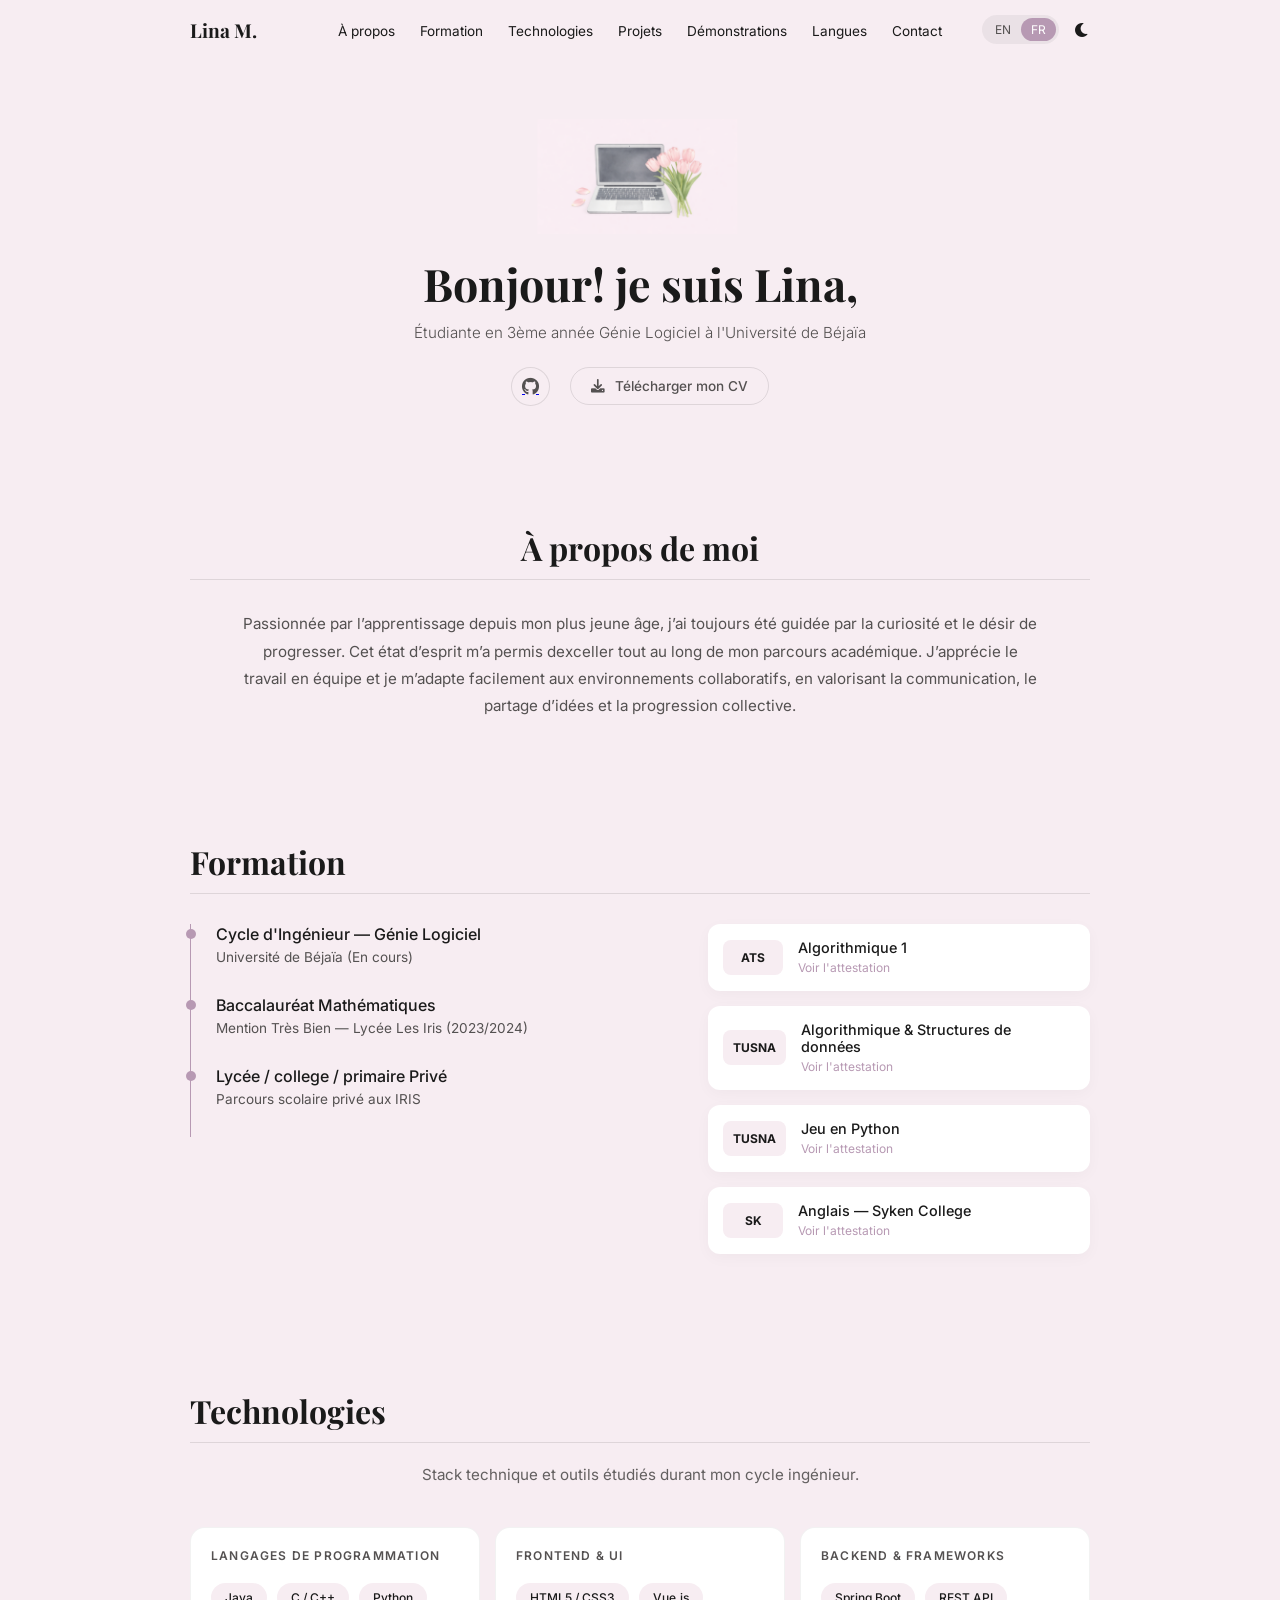
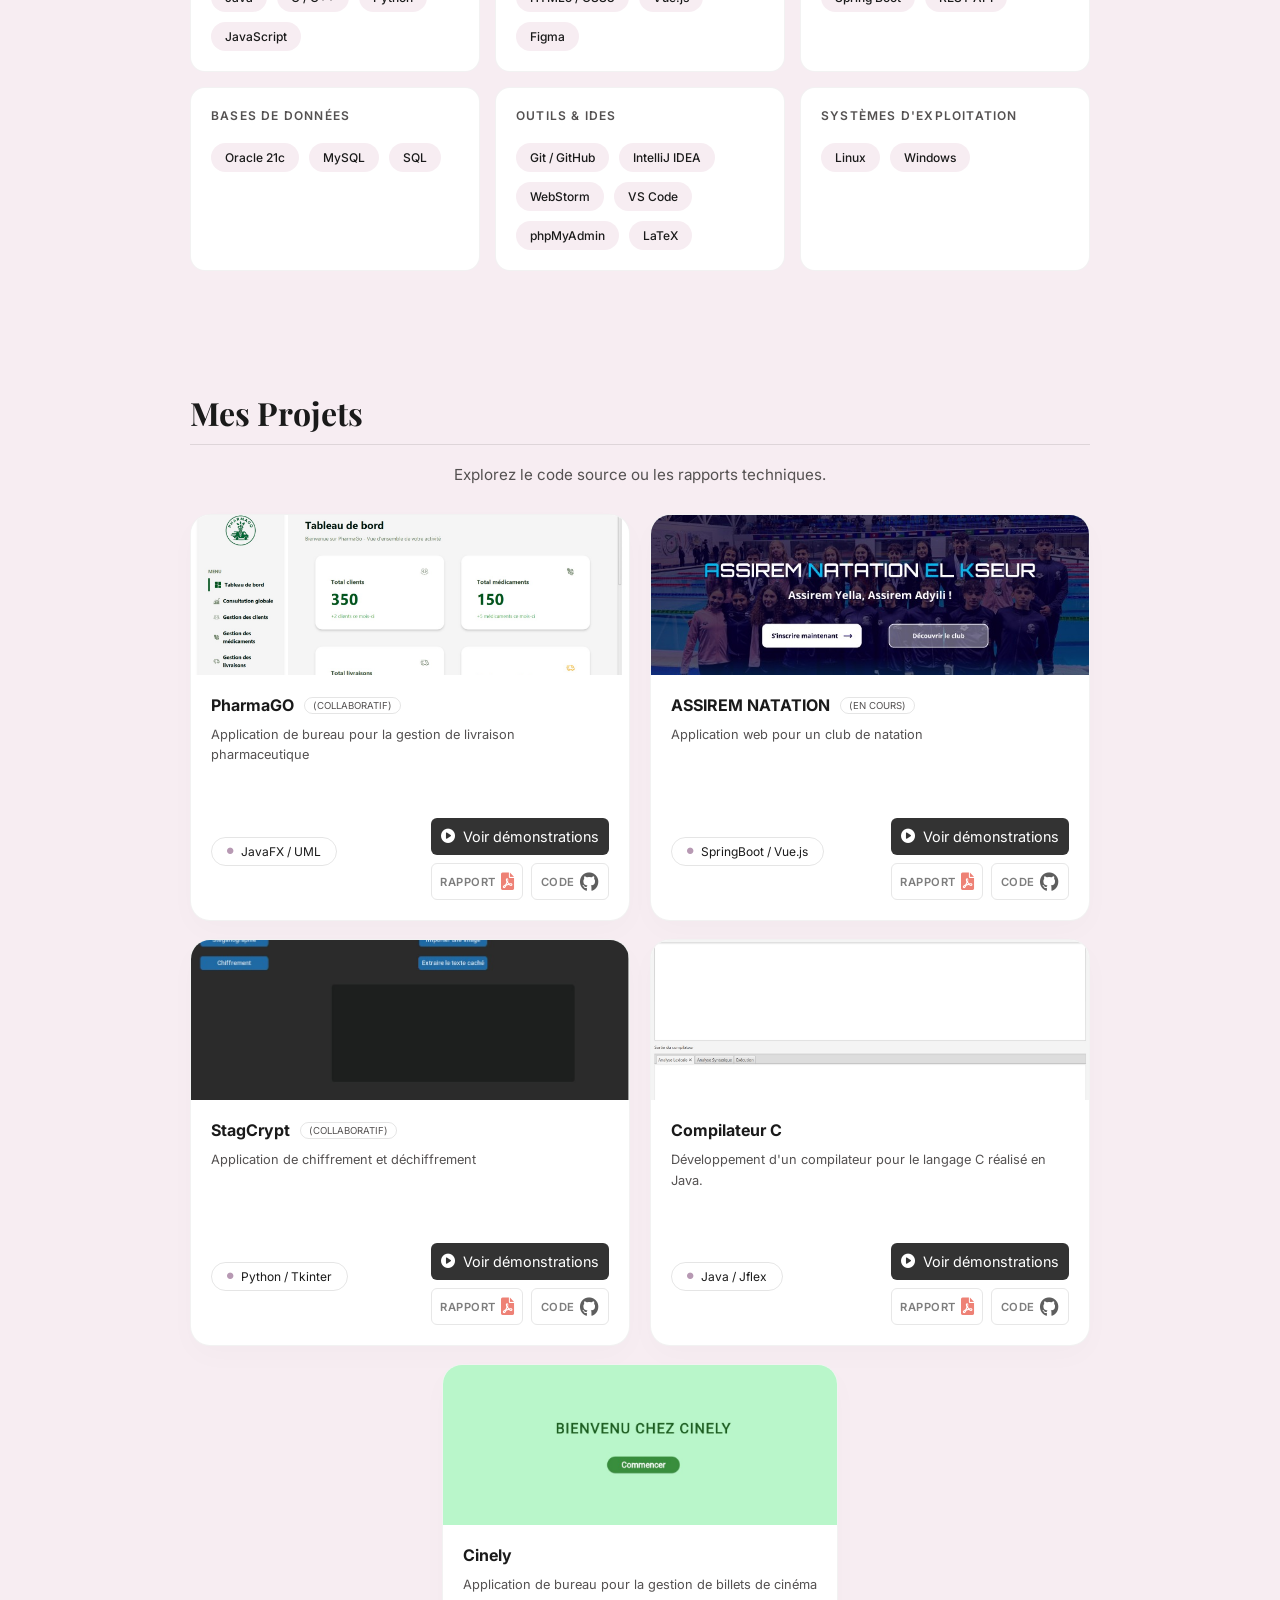
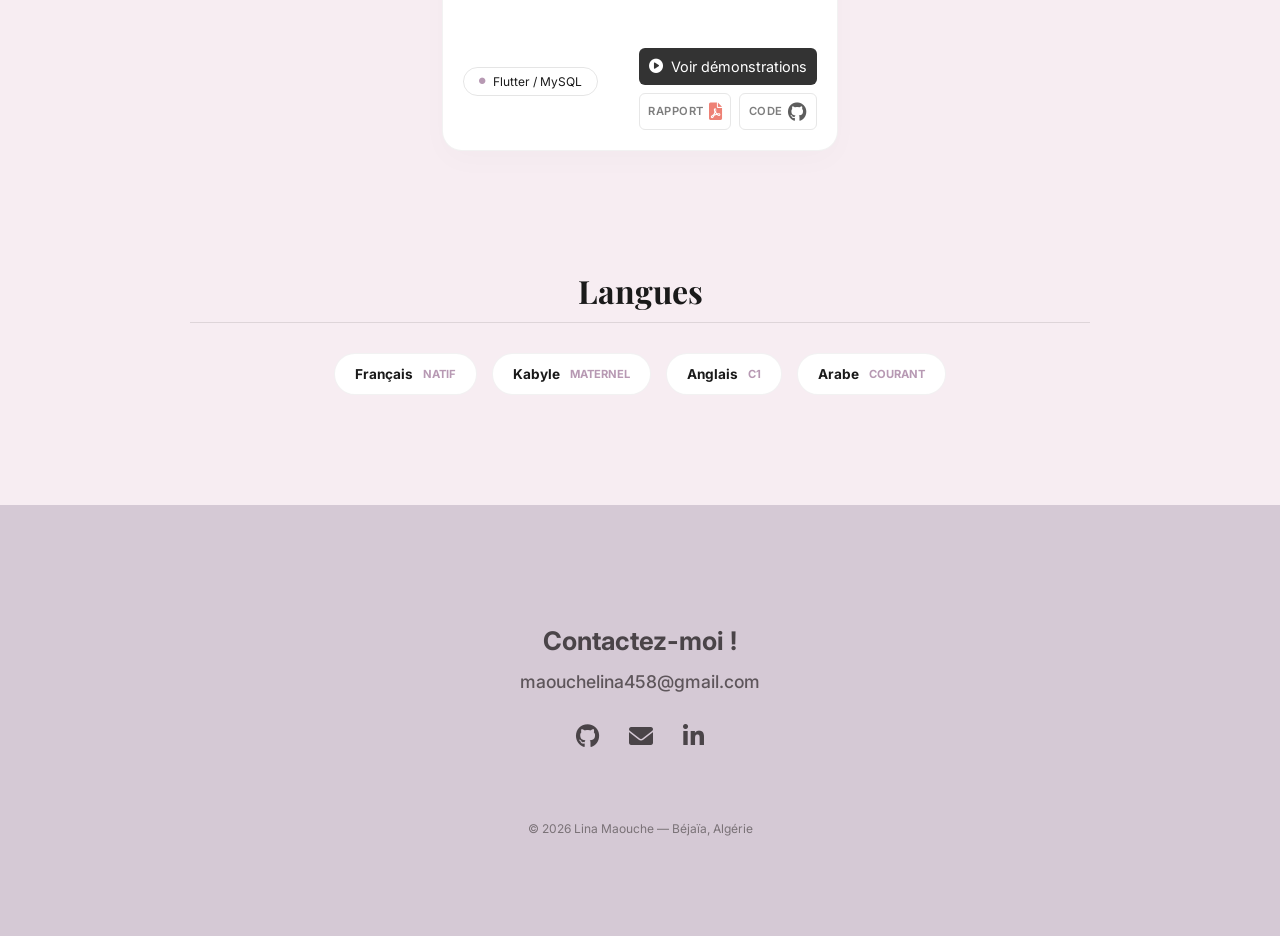
==== commit 2e5d7644: "Ajout des sous titres technologies en anglais + modification du CV" ====
--- a/index.html
+++ b/index.html
@@ -43,7 +43,7 @@
             <i class="fa-brands fa-github"></i>
         </a>
         
-        <a href="documents/CV - Lina Maouche.pdf" download class="cv-download-btn" target="_blank">
+        <a href="documents/CV-LinaMaouche.pdf" download class="cv-download-btn" target="_blank">
             <i class="fa-solid fa-download"></i>
             <span data-key="download-cv">Télécharger mon CV</span>
         </a>
@@ -119,16 +119,15 @@
     </div>
 </section>
 <section id="technologies" class="container">
-    <h2 class="section-title">Technologies</h2>
+    <h2 class="section-title" data-key="tech-title">Technologies</h2>
     <p class="skills-subtitle" data-key="skills-subtitle">
         Stack technique et outils étudiés durant mon cycle ingénieur pour concevoir des solutions robustes.
     </p>
 
     <div class="tech-grid">
 
-        <!-- Langages -->
-        <div class="tech-card">
-            <h4>Langages de programmation</h4>
+        <div class="tech-card">
+            <h4 data-key="tech-lang">Langages de programmation</h4>
             <div class="tags-container">
                 <span class="tag">Java</span>
                 <span class="tag">C / C++</span>
@@ -137,57 +136,49 @@
             </div>
         </div>
 
-        <!-- Frontend -->
-        <div class="tech-card">
-            <h4>Frontend & UI</h4>
-            <div class="tags-container">
-                <span class="tag">HTML</span>
-                <span class="tag">CSS</span>
-                <span class="tag">JavaScript</span>
+        <div class="tech-card">
+            <h4 data-key="tech-front">Frontend & UI</h4>
+            <div class="tags-container">
+                <span class="tag">HTML5 / CSS3</span>
                 <span class="tag">Vue.js</span>
                 <span class="tag">Figma</span>
             </div>
         </div>
 
-        <!-- Backend -->
-        <div class="tech-card">
-            <h4>Backend & Frameworks</h4>
+        <div class="tech-card">
+            <h4 data-key="tech-back">Backend & Frameworks</h4>
             <div class="tags-container">
                 <span class="tag">Spring Boot</span>
                 <span class="tag">REST API</span>
             </div>
         </div>
 
-        <!-- Bases de données -->
-        <div class="tech-card">
-            <h4>Bases de données</h4>
-            <div class="tags-container">
+        <div class="tech-card">
+            <h4 data-key="tech-db">Bases de données</h4>
+            <div class="tags-container">
+                <span class="tag">Oracle 21c</span>
                 <span class="tag">MySQL</span>
-                <span class="tag">Oracle 21c</span>
-            </div>
-        </div>
-
-        <!-- Outils -->
-        <div class="tech-card">
-            <h4>Outils & Environnements</h4>
-            <div class="tags-container">
-                <span class="tag">Git</span>
-                <span class="tag">GitHub</span>
-                <span class="tag">Visual Studio Code</span>
+                <span class="tag">SQL</span>
+            </div>
+        </div>
+
+        <div class="tech-card">
+            <h4 data-key="tech-tools">Outils & IDEs</h4>
+            <div class="tags-container">
+                <span class="tag">Git / GitHub</span>
                 <span class="tag">IntelliJ IDEA</span>
-                <span class="tag">Code::Blocks</span>
-                <span class="tag">NetBeans</span>
+                <span class="tag">WebStorm</span>
+                <span class="tag">VS Code</span>
                 <span class="tag">phpMyAdmin</span>
                 <span class="tag">LaTeX</span>
             </div>
         </div>
 
-        <!-- Systèmes -->
-        <div class="tech-card">
-            <h4>Systèmes d'exploitation</h4>
-            <div class="tags-container">
+        <div class="tech-card">
+            <h4 data-key="tech-os">Systèmes d'exploitation</h4>
+            <div class="tags-container">
+                <span class="tag">Linux</span>
                 <span class="tag">Windows</span>
-                <span class="tag">Linux</span>
             </div>
         </div>
 
@@ -253,7 +244,7 @@
                                 <span class="repo-text" data-key="view-report">Rapport</span>
                                 <i class="fa-solid fa-file-pdf"></i>
                             </a>
-                            <a href="temporaires/maintenance.html" target="_blank" class="repo-link">
+                            <a href="temporaires/maintenance.html"  class="repo-link">
                                 <span class="repo-text" data-key="view-code">Code</span>
                                 <i class="fa-brands fa-github"></i>
                             </a>
@@ -283,7 +274,7 @@
                                 <span class="repo-text" data-key="view-report">Rapport</span>
                                 <i class="fa-solid fa-file-pdf"></i>
                             </a>
-                            <a href="temporaires/maintenance.html" target="_blank" class="repo-link">
+                            <a href="temporaires/maintenance.html" class="repo-link">
                                 <span class="repo-text" data-key="view-code">Code</span>
                                 <i class="fa-brands fa-github"></i>
                             </a>
@@ -313,7 +304,7 @@
                                 <span class="repo-text" data-key="view-report">Rapport</span>
                                 <i class="fa-solid fa-file-pdf"></i>
                             </a>
-                            <a href="temporaires/maintenance.html" target="_blank" class="repo-link">
+                            <a href="temporaires/maintenance.html"  class="repo-link">
                                 <span class="repo-text" data-key="view-code">Code</span>
                                 <i class="fa-brands fa-github"></i>
                             </a>
